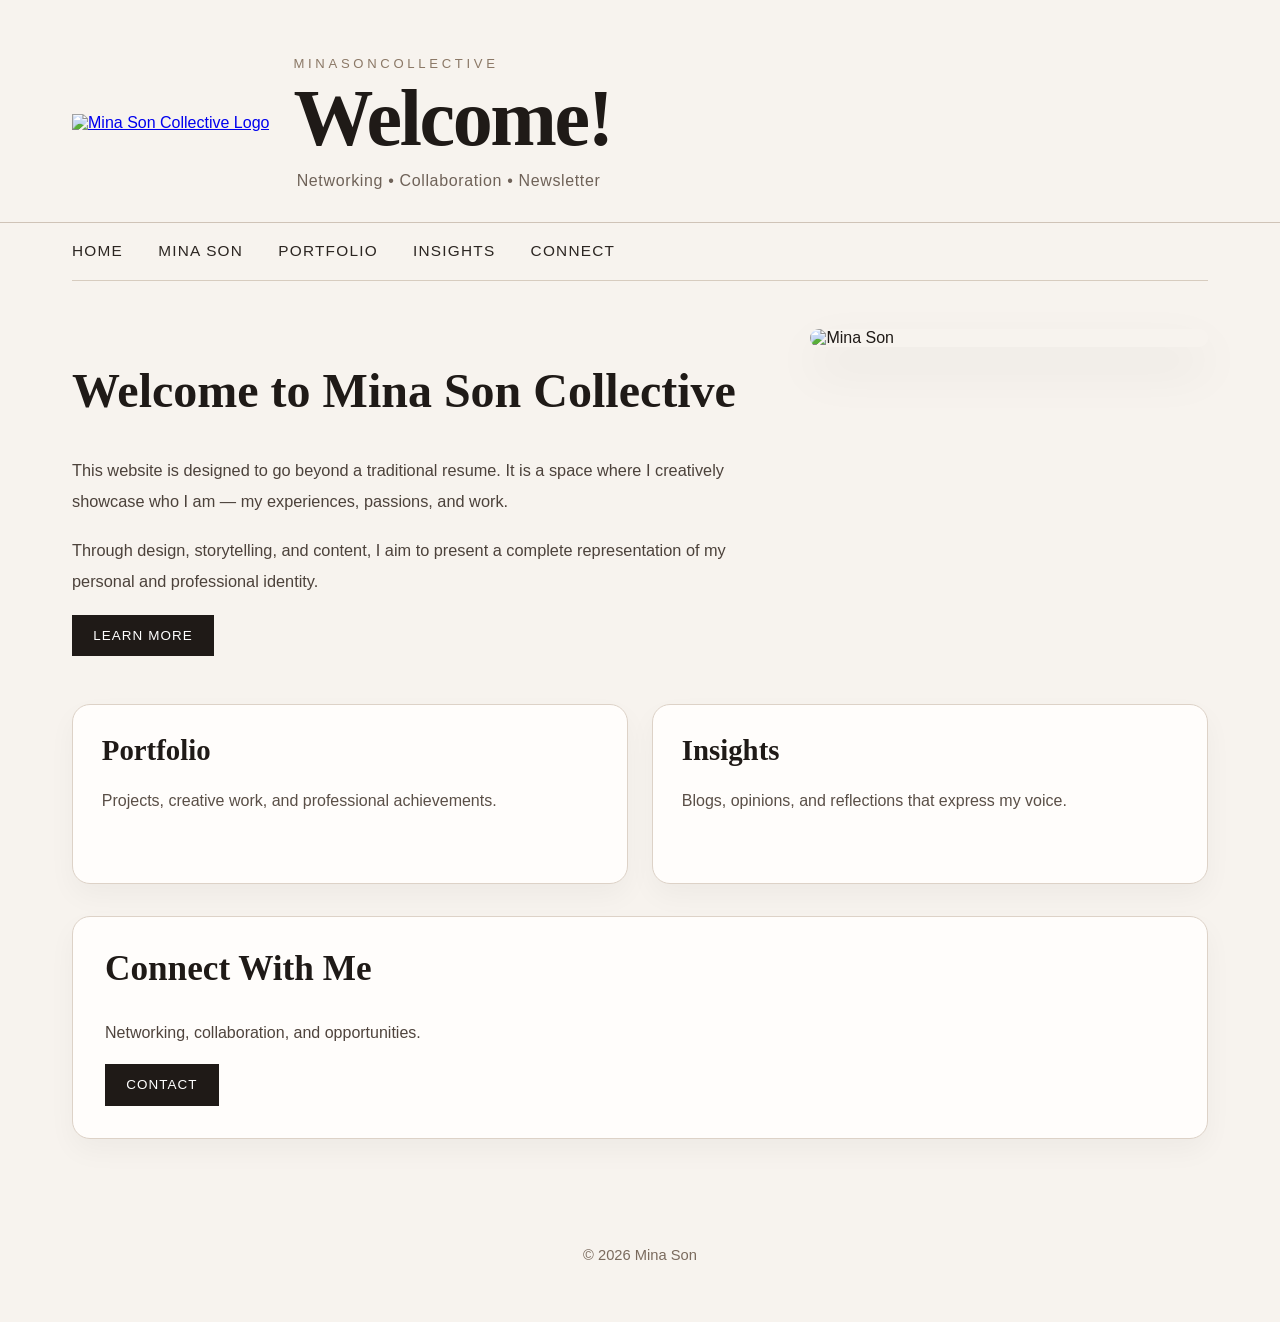
==== index.html @ cfc32d76 "Add files via upload" ====
<!DOCTYPE html>
<html lang="en">
<head>
  <meta charset="UTF-8">
  <meta name="viewport" content="width=device-width, initial-scale=1.0">
  <meta name="description" content="Mina Son Collective personal portfolio website showcasing experiences, passions, creative identity, and professional growth.">
  <meta name="author" content="Mina Son">
  <title>MinaSonCollective</title>
  <link rel="stylesheet" href="style.css">
</head>

<body>
<div id="wrapper">

  <header>

    <div class="header-top">

      <a href="index.html" class="logo-link">
        <img src="M S C.png" alt="Mina Son Collective Logo" class="site-logo">
      </a>

     <div class="site-heading">
        <p class="brand">MinaSonCollective</p>
        <h1 class="title">Welcome!</h1>
        <p class="subtitle">Networking • Collaboration • Newsletter</p>
      </div>

    </div>

  </header>

  <nav>
    <ul>
      <li><a href="index.html">Home</a></li>
      <li><a href="minason.html">Mina Son</a></li>
      <li><a href="portfolio.html">Portfolio</a></li>
      <li><a href="insights.html">Insights</a></li>
      <li><a href="contact.html">Connect</a></li>
    </ul>
  </nav>

  <main>

    <section class="hero">
      <div class="hero-text">
        <h2>Welcome to Mina Son Collective</h2>
        <p>
          This website is designed to go beyond a traditional resume. It is a space
          where I creatively showcase who I am — my experiences, passions, and work.
        </p>
        <p>
          Through design, storytelling, and content, I aim to present a complete
          representation of my personal and professional identity.
        </p>
        <a href="minason.html" class="btn">Learn More</a>
      </div>

      <div class="hero-img">
        <img src="MINA SON.JPG" alt="Mina Son">
      </div>
    </section>

<section class="grid">

  <a href="portfolio.html" class="card">
    <h3>Portfolio</h3>
    <p>Projects, creative work, and professional achievements.</p>
  </a>

  <a href="insights.html" class="card">
    <h3>Insights</h3>
    <p>Blogs, opinions, and reflections that express my voice.</p>
  </a>
</section>
  </a>
</section>

    <section class="connect">
      <h2>Connect With Me</h2>
      <p>Networking, collaboration, and opportunities.</p>
      <a href="contact.html" class="btn dark">Contact</a>
    </section>

  </main>

  <footer>
    <p>© 2026 Mina Son</p>
  </footer>

</div>
</body>
</html>
---- style.css ----
* {
  box-sizing: border-box;
}

body {
  margin: 0;
  background: #f7f3ee;
  color: #1f1a17;
  font-family: Arial, Helvetica, sans-serif;
}

#wrapper {
  width: 100%;
  margin: 0 auto;
}

/* Header */
header {
  padding: 3.5em 4.5em 2em 4.5em;
  border-bottom: 1px solid #cfc3b7;
  background: #f7f3ee;
}

.site-heading {
  max-width: 900px;
}

.brand {
  margin: 0 0 0.7em 0;
  font-size: 0.82rem;
  letter-spacing: 0.28em;
  text-transform: uppercase;
  color: #8b7866;
}

.title {
  margin: 0;
  font-family: "Times New Roman", Times, serif;
  font-size: 5rem;
  font-weight: 600;
  line-height: 0.95;
  letter-spacing: -0.03em;
  color: #1f1a17;
}

.subtitle {
  margin: 1em 0 0 0.2em;
  font-size: 1rem;
  color: #6f6258;
  letter-spacing: 0.04em;
}

/* Navigation */
nav {
  padding: 0 4.5em;
  background: #f7f3ee;
}

nav ul {
  list-style: none;
  margin: 0;
  padding: 1.2em 0;
  display: flex;
  gap: 2.2em;
  border-bottom: 1px solid #d7ccbf;
}

nav a {
  text-decoration: none;
  color: #2b2521;
  font-size: 0.96rem;
  letter-spacing: 0.08em;
  text-transform: uppercase;
}

nav a:hover {
  color: #9d7d62;
}

/* Main */
main {
  padding: 3em 4.5em 4em 4.5em;
}

/* Index page hero */
.hero {
  display: flex;
  gap: 4em;
  align-items: flex-start;
  margin-bottom: 3em;
}

.hero-text {
  flex: 1.15;
}

.hero-text h2 {
  margin-top: 0.8em;
  font-family: "Times New Roman", Times, serif;
  font-size: 3rem;
  font-weight: 600;
  line-height: 1;
}

.hero-text p {
  margin: 0 0 1.1em 0;
  font-size: 1.02rem;
  line-height: 1.9;
  color: #4c423b;
}

.hero-img,
.hero-image {
  flex: 0 0 35%;
}

.hero-img img,
.hero-image img {
  width: 100%;
  display: block;
  border-radius: 22px;
  object-fit: cover;
  box-shadow: 0 22px 50px rgba(0, 0, 0, 0.08);
}

/* Buttons */
.btn,
.button {
  display: inline-block;
  padding: 0.9em 1.5em;
  border: 1px solid #1f1a17;
  background: #1f1a17;
  color: #ffffff;
  text-decoration: none;
  text-transform: uppercase;
  letter-spacing: 0.08em;
  font-size: 0.84rem;
  transition: all 0.2s ease;
}

.btn:hover,
.button:hover {
  background: transparent;
  color: #1f1a17;
}

/* Cards */
.grid {
  display: flex;
  gap: 1.5em;
  margin: 2.2em 0 0 0;
}

.card {
  flex: 1;
  display: block;
  text-decoration: none;
  color: #1f1a17;
  background: #fffdfb;
  border: 1px solid #ddd2c7;
  border-radius: 18px;
  padding: 1.8em;
  min-height: 180px;
  box-shadow: 0 12px 28px rgba(0, 0, 0, 0.04);
  transition: transform 0.2s ease, box-shadow 0.2s ease;
}

.card h3 {
  margin: 0 0 0.7em 0;
  font-family: "Times New Roman", Times, serif;
  font-size: 1.8rem;
  font-weight: 600;
}

.card p {
  margin: 0;
  line-height: 1.8;
  color: #5a4f47;
}

.card:hover {
  transform: translateY(-4px);
  box-shadow: 0 18px 36px rgba(0, 0, 0, 0.08);
}

/* Purpose / connect */
.purpose,
.connect {
  margin-top: 2em;
  padding: 2em;
  background: #fffdfb;
  border: 1px solid #ddd2c7;
  border-radius: 18px;
  box-shadow: 0 12px 28px rgba(0, 0, 0, 0.04);
}

.purpose h2,
.connect h2,
main h2 {
  margin-top: 0;
  font-family: "Times New Roman", Times, serif;
  font-size: 2.2rem;
  font-weight: 600;
}

.purpose p,
.connect p,
main p {
  line-height: 1.9;
  color: #4f443d;
}

/* Mina page */
.mina-hero {
  display: flex;
  gap: 4em;
  align-items: flex-start;
}

.mina-copy {
  flex: 1.5;
  max-width: 760px;
}

.eyebrow {
  margin: 0 0 1em 0;
  text-transform: uppercase;
  letter-spacing: 0.2em;
  font-size: 0.8rem;
  color: #9a846f;
}

.mina-copy h2 {
  margin: 0 0 0.8em 0;
  font-family: "Times New Roman", Times, serif;
  font-size: 3.2rem;
  font-weight: 600;
  line-height: 1.02;
}

.mina-copy p {
  margin: 0 0 1.25em 0;
  font-size: 1.03rem;
  line-height: 1.95;
  color: #4f443d;
}

.mina-photo-panel {
  flex: 0 0 34%;
  position: sticky;
  top: 2em;
}

.mina-photo-frame {
  background: #ede4da;
  padding: 1em;
  border-radius: 26px;
  box-shadow: 0 22px 50px rgba(0, 0, 0, 0.08);
}

.mina-photo-frame img {
  display: block;
  width: 100%;
  height: auto;
  border-radius: 18px;
  object-fit: cover;
}

.photo-caption {
  margin-top: 1em;
  font-size: 0.92rem;
  line-height: 1.7;
  color: #7a6a5d;
}

/* Footer */
footer {
  padding: 2em 4.5em 3em 4.5em;
  text-align: center;
  color: #7a6a5d;
  font-size: 0.92rem;
}

/* Responsive */
@media (max-width: 1100px) {
  .title {
    font-size: 4rem;
  }

  .mina-hero,
  .hero {
    gap: 2.5em;
  }
}

@media (max-width: 900px) {
  header,
  nav,
  main,
  footer {
    padding-left: 2em;
    padding-right: 2em;
  }

  .hero,
  .mina-hero {
    flex-direction: column;
  }

  .mina-photo-panel {
    position: static;
    width: 100%;
  }

  .grid {
    flex-direction: column;
  }

  nav ul {
    flex-wrap: wrap;
    gap: 1.2em 1.5em;
  }
}

@media (max-width: 600px) {
  .title {
    font-size: 2.9rem;
  }

  .hero-text h2,
  .mina-copy h2,
  .purpose h2,
  .connect h2,
  main h2 {
    font-size: 2.1rem;
  }

  header,
  nav,
  main,
  footer {
    padding-left: 1.2em;
    padding-right: 1.2em;
  }

  nav ul {
    flex-direction: column;
    gap: 0.8em;
  }

  .card {
    min-height: auto;
  }
}

/* Portfolio page */
.portfolio-intro {
  max-width: 850px;
  margin-bottom: 2.5em;
}

.portfolio-intro h2 {
  margin: 0 0 0.7em 0;
  font-family: "Times New Roman", Times, serif;
  font-size: 3rem;
  font-weight: 600;
  line-height: 1.05;
}

.portfolio-intro p {
  margin: 0;
  line-height: 1.9;
  color: #4f443d;
}

.portfolio-split {
  display: flex;
  gap: 2em;
  align-items: stretch;
}

.portfolio-column {
  flex: 1;
  background: #fffdfb;
  border: 1px solid #ddd2c7;
  border-radius: 22px;
  padding: 2em;
  box-shadow: 0 12px 28px rgba(0, 0, 0, 0.04);
}

.portfolio-header-block {
  margin-bottom: 1.5em;
  padding-bottom: 1.2em;
  border-bottom: 1px solid #e4d9ce;
}

.portfolio-header-block h3 {
  margin: 0 0 0.45em 0;
  font-family: "Times New Roman", Times, serif;
  font-size: 2.1rem;
  font-weight: 600;
  color: #1f1a17;
}

.portfolio-header-block p {
  margin: 0;
  line-height: 1.8;
  color: #5a4f47;
}

.portfolio-links {
  display: flex;
  flex-direction: column;
  gap: 1em;
}

.portfolio-link-box {
  display: block;
  text-decoration: none;
  color: #1f1a17;
  background: #f8f3ed;
  border: 1px solid #e2d8cc;
  border-radius: 16px;
  padding: 1.2em 1.25em;
  transition: transform 0.2s ease, box-shadow 0.2s ease, back-ground 0.2s ease;
}

.portfolio-link-box:hover {
  transform: translateY(-3px);
  box-shadow: 0 14px 26px rgba(0, 0, 0, 0.06);
  background: #f3ebe3;
}

.link-title {
  display: block;
  margin-bottom: 0.35em;
  font-family: "Times New Roman", Times, serif;
  font-size: 1.5rem;
  font-weight: 600;
}

.link-text {
  display: block;
  line-height: 1.7;
  color: #61564d;
  font-size: 0.97rem;
}

@media (max-width: 900px) {
  .portfolio-split {
    flex-direction: column;
  }

  .portfolio-intro h2 {
    font-size: 2.3rem;
  }
}
/* Blog-style application page */
.blog-intro {
  max-width: 850px;
  margin-bottom: 3em;
}

.blog-intro h2 {
  margin: 0 0 0.7em 0;
  font-family: "Times New Roman", Times, serif;
  font-size: 3rem;
  font-weight: 600;
  line-height: 1.05;
}

.blog-intro p {
  line-height: 1.9;
  color: #4f443d;
}

.blog-post {
  display: flex;
  align-items: center;
  gap: 3em;
  margin-bottom: 4em;
  padding: 2em;
  background: #fffdfb;
  border: 1px solid #ddd2c7;
  border-radius: 24px;
  box-shadow: 0 14px 32px rgba(0, 0, 0, 0.04);
}

.blog-post.reverse {
  flex-direction: row-reverse;
}

.blog-image {
  flex: 1;
}

.blog-image img {
  width: 100%;
  display: block;
  border-radius: 18px;
  object-fit: cover;
  box-shadow: 0 18px 36px rgba(0, 0, 0, 0.08);
  transition: transform 0.2s ease;
}

.blog-image img:hover {
  transform: scale(1.02);
}

.blog-text {
  flex: 1;
}

.blog-text h3 {
  margin: 0 0 0.7em 0;
  font-family: "Times New Roman", Times, serif;
  font-size: 2.2rem;
  font-weight: 600;
}

.blog-text p {
  line-height: 1.9;
  color: #4f443d;
}

/* Click-to-enlarge image effect */
.lightbox {
  display: none;
  position: fixed;
  z-index: 999;
  padding: 3em;
  left: 0;
  top: 0;
  width: 100%;
  height: 100%;
  background: rgba(31, 26, 23, 0.88);
  align-items: center;
  justify-content: center;
}

.lightbox:target {
  display: flex;
}

.lightbox img {
  max-width: 85%;
  max-height: 85%;
  border-radius: 18px;
  box-shadow: 0 24px 60px rgba(0, 0, 0, 0.4);
}

.close {
  position: absolute;
  top: 1em;
  right: 1.5em;
  color: #ffffff;
  font-size: 3rem;
  text-decoration: none;
}

/* Mobile layout */
@media (max-width: 900px) {
  .blog-post,
  .blog-post.reverse {
    flex-direction: column;
  }

  .blog-intro h2 {
    font-size: 2.3rem;
  }
}
/* Video styling */
.blog-video {
  flex: 1;
}

.blog-video video {
  width: 70%;
  border-radius: 18px;
  box-shadow: 0 18px 36px rgba(0,0,0,0.08);
}
/* Insights Page */
.insight-grid {
  display: grid;
  grid-template-columns: repeat(3, 1fr);
  gap: 1.5em;
  margin-top: 2.5em;
}

.insight-card {
  display: block;
  text-decoration: none;
  color: #1f1a17;
  background: #fffdfb;
  border: 1px solid #ddd2c7;
  border-radius: 20px;
  padding: 1.8em;
  min-height: 260px;
  box-shadow: 0 12px 28px rgba(0, 0, 0, 0.04);
  transition: transform 0.2s ease, box-shadow 0.2s ease;
}

.insight-card:hover {
  transform: translateY(-5px);
  box-shadow: 0 18px 36px rgba(0, 0, 0, 0.08);
}

.insight-category {
  margin: 0 0 1em 0;
  font-size: 0.78rem;
  letter-spacing: 0.18em;
  text-transform: uppercase;
  color: #9a846f;
}

.insight-card h3 {
  margin: 0 0 0.7em 0;
  font-family: "Times New Roman", Times, serif;
  font-size: 1.9rem;
  font-weight: 600;
  line-height: 1.1;
}

.insight-card p {
  line-height: 1.8;
  color: #5a4f47;
}

@media (max-width: 1000px) {
  .insight-grid {
    grid-template-columns: repeat(2, 1fr);
  }
}

@media (max-width: 650px) {
  .insight-grid {
    grid-template-columns: 1fr;
  }
}
/* CONTACT PAGE */

.connect-intro {
  max-width: 850px;
  margin-bottom: 3em;
}

.connect-intro h2 {
  margin: 0 0 0.7em 0;
  font-family: "Times New Roman", Times, serif;
  font-size: 3rem;
  font-weight: 600;
  line-height: 1.05;
}

.connect-intro p {
  line-height: 1.9;
  color: #4f443d;
}

.connect-layout {
  display: grid;
  grid-template-columns: 1fr 1fr;
  gap: 2em;
  align-items: start;
}

.connect-card {
  background: #fffdfb;
  border: 1px solid #ddd2c7;
  border-radius: 24px;
  padding: 2.2em;
  box-shadow: 0 18px 42px rgba(0, 0, 0, 0.06);
}

.connect-card h3 {
  margin: 0 0 0.5em 0;
  font-family: "Times New Roman", Times, serif;
  font-size: 2rem;
  font-weight: 600;
  color: #1f1a17;
}

.connect-card p {
  margin-bottom: 1.6em;
  line-height: 1.8;
  color: #5a4f47;
}

.connect-card form {
  display: flex;
  flex-direction: column;
}

.connect-card label {
  margin-top: 1em;
  margin-bottom: 0.45em;
  font-size: 0.78rem;
  letter-spacing: 0.12em;
  text-transform: uppercase;
  color: #8b7866;
}

.connect-card input,
.connect-card select,
.connect-card textarea {
  width: 100%;
  padding: 0.95em;
  border: 1px solid #d8cbbf;
  border-radius: 12px;
  background: #f8f3ed;
  font-family: Arial, Helvetica, sans-serif;
  font-size: 1rem;
  color: #1f1a17;
}

.connect-card textarea {
  resize: vertical;
}

.connect-card input:focus,
.connect-card select:focus,
.connect-card textarea:focus {
  outline: none;
  border-color: #9d7d62;
  background: #ffffff;
}

.connect-card button {
  margin-top: 1.6em;
  padding: 1em;
  border: 1px solid #1f1a17;
  border-radius: 14px;
  background: #1f1a17;
  color: #ffffff;
  font-size: 0.85rem;
  letter-spacing: 0.12em;
  text-transform: uppercase;
  cursor: pointer;
  transition: all 0.2s ease;
}

.connect-card button:hover {
  background: transparent;
  color: #1f1a17;
}

/* TABLE SECTION */

.table-section {
  margin-top: 3.5em;
  background: #fffdfb;
  border: 1px solid #ddd2c7;
  border-radius: 24px;
  padding: 2.2em;
  box-shadow: 0 18px 42px rgba(0, 0, 0, 0.06);
}

.table-section h2 {
  margin: 0 0 1em 0;
  font-family: "Times New Roman", Times, serif;
  font-size: 2.2rem;
  font-weight: 600;
}

table {
  width: 100%;
  border-collapse: collapse;
  overflow: hidden;
}

th,
td {
  border: 1px solid #ded2c7;
  padding: 1em;
  text-align: left;
  line-height: 1.6;
}

th {
  background: #f3ebe3;
  color: #1f1a17;
  text-transform: uppercase;
  font-size: 0.8rem;
  letter-spacing: 0.08em;
}

td {
  background: #fffdfb;
  color: #4f443d;
}

@media (max-width: 900px) {
  .connect-layout {
    grid-template-columns: 1fr;
  }

  .connect-intro h2 {
    font-size: 2.3rem;
  }
}
/* HEADER LOGO */

.header-top {
  display: flex;
  align-items: center;
  gap: 1.5em;
}

.logo-link {
  display: inline-block;
}

.site-logo {
  width: 200px;
  height: auto;
  object-fit: contain;
}

/* Mobile */
@media (max-width: 700px) {

  .header-top {
    flex-direction: column;
    align-items: flex-start;
  }

  .site-logo {
    width: 100px;
  }

}
.social-links {
  margin-top: 1.2em;
  display: flex;
  flex-direction: column;
  gap: 0.8em;
}

.social-item {
  display: flex;
  align-items: center;
  gap: 0.7em;
}

.social-item span {
  font-weight: 600;
  color: #5a4f47;
}

.social-item a {
  text-decoration: none;
  padding: 0.7em 1em;
  border: 1px solid #1f1a17;
  border-radius: 10px;
  color: #1f1a17;
  transition: all 0.2s ease;
}

.social-item a:hover {
  background: #1f1a17;
  color: white;
}
.connect-email {
  margin-top: 3em;
  padding: 2em;
  background: #fffdfb;
  border: 1px solid #ddd2c7;
  border-radius: 22px;
  box-shadow: 0 12px 28px rgba(0,0,0,0.04);
}

.connect-email h2 {
  margin-top: 0;
  font-family: "Times New Roman", Times, serif;
  font-size: 2rem;
}

.connect-email p {
  margin: 0;
  font-size: 1.05rem;
  color: #4f443d;
}
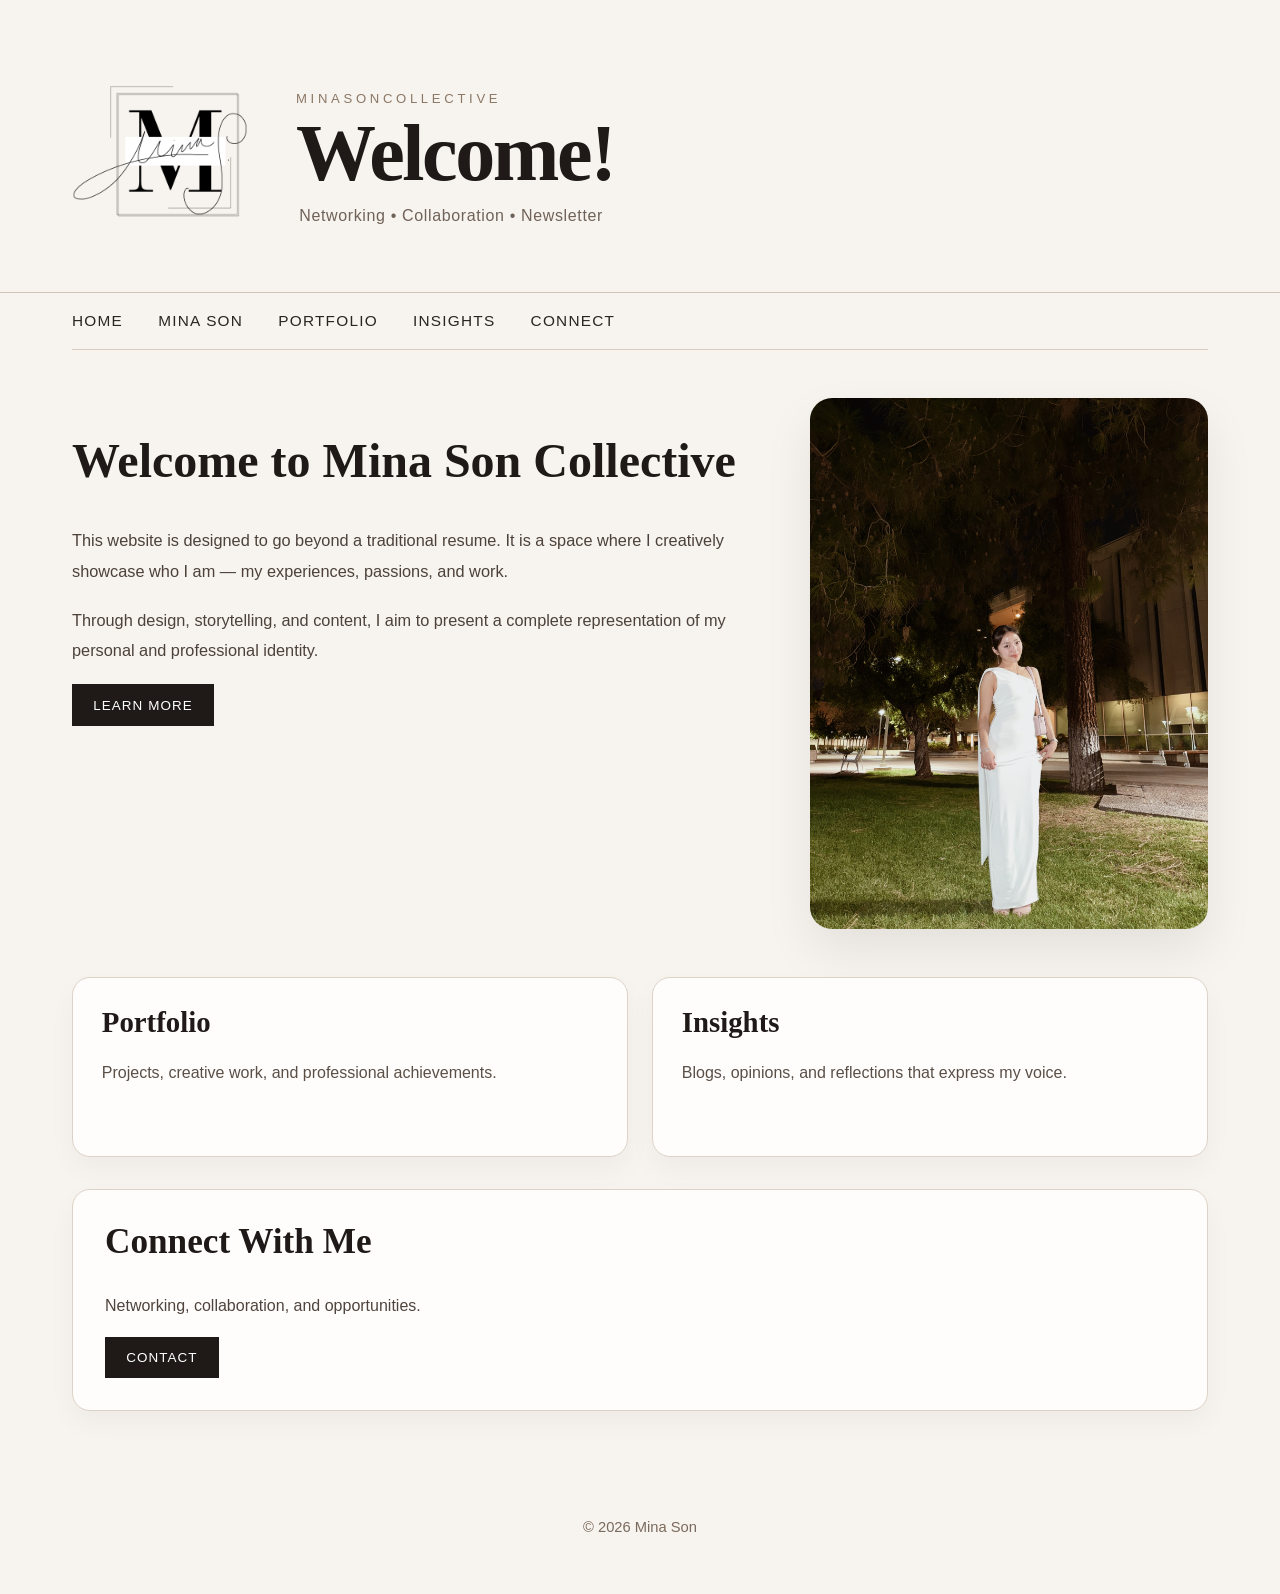
==== commit b61dee39: "Add files via upload" ====
--- a/index.html
+++ b/index.html
@@ -90,4 +90,13 @@
 
 </div>
 </body>
-</html>+</html>
+<!-- Google tag (gtag.js) -->
+<script async src="https://www.googletagmanager.com/gtag/js?id=G-ZM39Y5R1BN"></script>
+<script>
+  window.dataLayer = window.dataLayer || [];
+  function gtag(){dataLayer.push(arguments);}
+  gtag('js', new Date());
+
+  gtag('config', 'G-ZM39Y5R1BN');
+</script>
